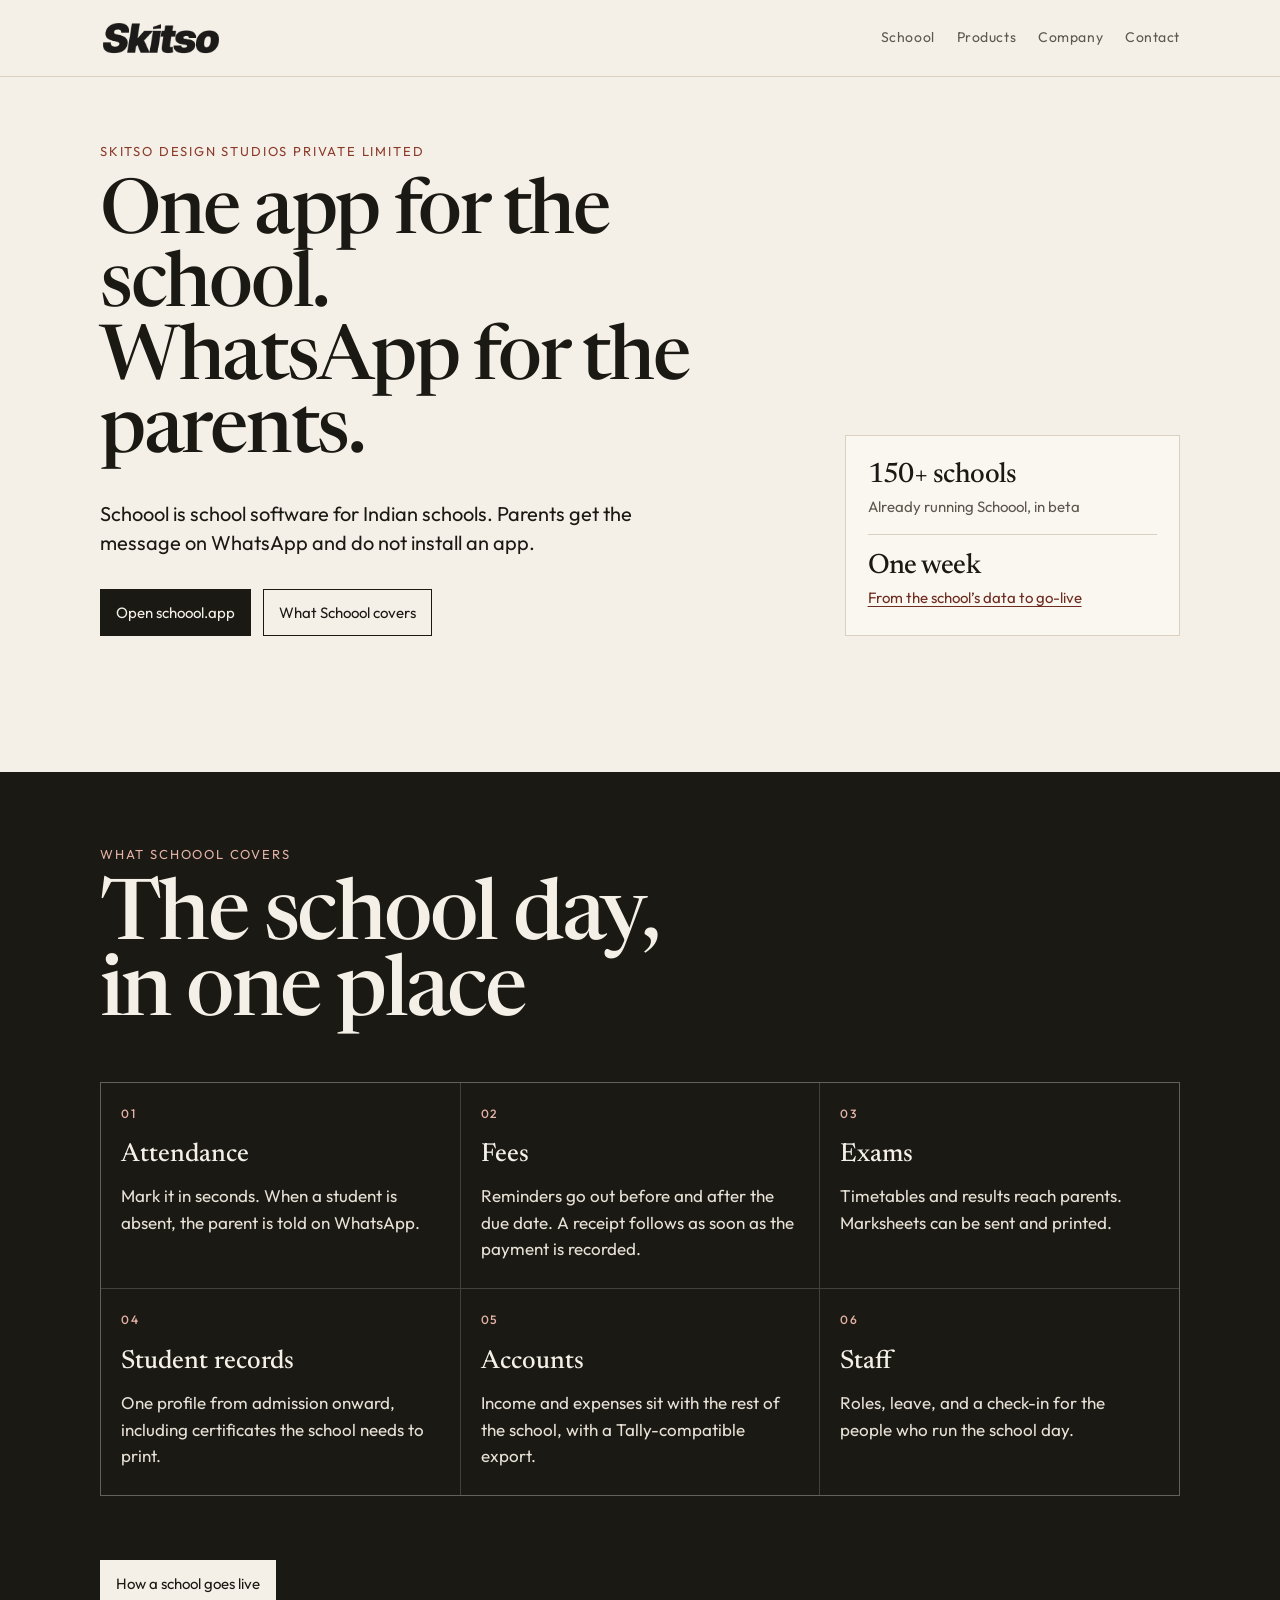
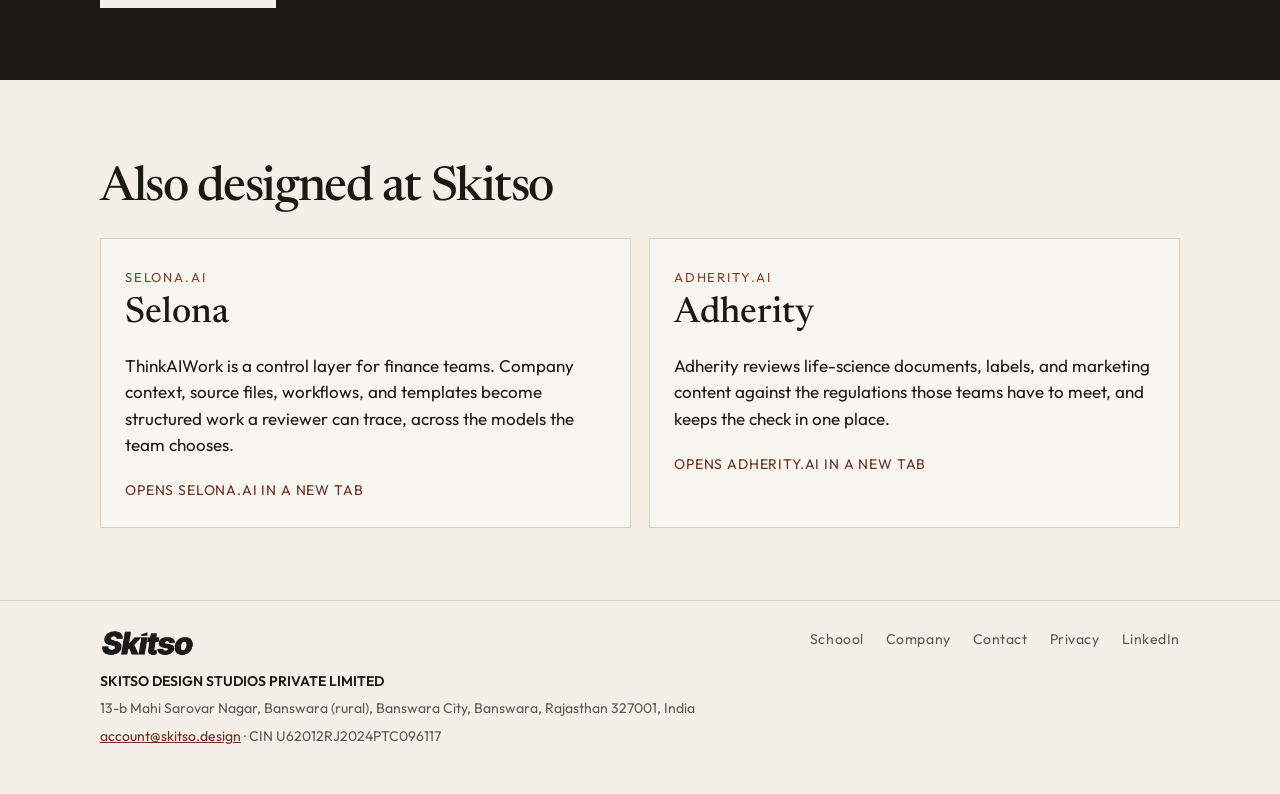
==== index.html @ 73d7f1ed "Publish the company site for GitHub Pages. Co-authored-by: Cursor <cursoragent@cursor.com>" ====
<!DOCTYPE html>
<html lang="en">
<head>
  <meta charset="utf-8">
  <meta name="viewport" content="width=device-width, initial-scale=1">
  <meta name="theme-color" content="#f4f0e7">
  <title>Schoool by Skitso — SKITSO DESIGN STUDIOS PRIVATE LIMITED</title>
  <meta name="description" content="Schoool is school software for Indian schools, built by SKITSO DESIGN STUDIOS PRIVATE LIMITED. Parents stay on WhatsApp. The studio also designed Selona and Adherity.">
  <link rel="icon" href="/favicon.png" type="image/png">
  <link rel="canonical" href="https://www.skitso.design/">
  <meta property="og:title" content="Schoool by Skitso">
  <meta property="og:description" content="School software for Indian schools, built by SKITSO DESIGN STUDIOS PRIVATE LIMITED. Parents stay on WhatsApp.">
  <meta property="og:url" content="https://www.skitso.design/">
  <meta property="og:image" content="https://www.skitso.design/images/og.png">
  <meta property="og:type" content="website">
  <meta name="twitter:card" content="summary_large_image">
  <link rel="preconnect" href="https://fonts.googleapis.com">
  <link rel="preconnect" href="https://fonts.gstatic.com" crossorigin>
  <link href="https://fonts.googleapis.com/css2?family=Newsreader:opsz,wght@6..72,500;6..72,600&family=Outfit:wght@400;500;600&display=swap" rel="stylesheet">
  <link rel="stylesheet" href="/css/site.css">
  <script type="application/ld+json">
  {
    "@context": "https://schema.org",
    "@type": "Organization",
    "name": "SKITSO DESIGN STUDIOS PRIVATE LIMITED",
    "url": "https://www.skitso.design/",
    "logo": "https://www.skitso.design/images/logo.png",
    "email": "account@skitso.design",
    "address": {
      "@type": "PostalAddress",
      "streetAddress": "13-b Mahi Sarovar Nagar, Banswara (rural), Banswara City",
      "addressLocality": "Banswara",
      "addressRegion": "Rajasthan",
      "postalCode": "327001",
      "addressCountry": "IN"
    }
  }
  </script>
</head>
<body>
  <a class="skip" href="#content">Skip to content</a>
  <header class="letterhead">
    <div class="wrap letterhead-inner">
      <a class="brand" href="/" aria-label="Skitso">
        <img src="/images/logo.png" alt="Skitso" width="122" height="36">
      </a>
      <nav aria-label="Primary">
        <a href="/schoool/">Schoool</a>
        <a href="/#products">Products</a>
        <a href="/company/">Company</a>
        <a href="/contact/">Contact</a>
      </nav>
    </div>
  </header>

  <main id="content">
    <section class="hero">
      <div class="wrap hero-grid">
        <div>
          <p class="kicker">SKITSO DESIGN STUDIOS PRIVATE LIMITED</p>
          <h1><span class="line">One app for the school.</span><span class="line">WhatsApp for the parents.</span></h1>
          <p class="lede">Schoool is school software for Indian schools. Parents get the message on WhatsApp and do not install an app.</p>
          <div class="actions">
            <a class="button" href="https://schoool.app/" rel="noopener noreferrer">Open schoool.app</a>
            <a class="button ghost" href="#schoool">What Schoool covers</a>
          </div>
        </div>
        <aside class="hero-card" aria-label="Schoool at a glance">
          <p><strong>150+ schools</strong><span>Already running Schoool, in beta</span></p>
          <p><strong>One week</strong><span><a href="/schoool/#live">From the school’s data to go-live</a></span></p>
        </aside>
      </div>
    </section>

    <section class="band" id="schoool">
      <div class="wrap">
        <div class="band-top">
          <div>
            <p class="kicker">What Schoool covers</p>
            <h2>The school day, in one place</h2>
          </div>
        </div>
        <div class="feature-grid">
          <article>
            <h3>Attendance</h3>
            <p>Mark it in seconds. When a student is absent, the parent is told on WhatsApp.</p>
          </article>
          <article>
            <h3>Fees</h3>
            <p>Reminders go out before and after the due date. A receipt follows as soon as the payment is recorded.</p>
          </article>
          <article>
            <h3>Exams</h3>
            <p>Timetables and results reach parents. Marksheets can be sent and printed.</p>
          </article>
          <article>
            <h3>Student records</h3>
            <p>One profile from admission onward, including certificates the school needs to print.</p>
          </article>
          <article>
            <h3>Accounts</h3>
            <p>Income and expenses sit with the rest of the school, with a Tally-compatible export.</p>
          </article>
          <article>
            <h3>Staff</h3>
            <p>Roles, leave, and a check-in for the people who run the school day.</p>
          </article>
        </div>
        <div class="actions band-actions">
          <a class="button" href="/schoool/#live">How a school goes live</a>
        </div>
      </div>
    </section>

    <section class="section" id="products">
      <div class="wrap">
        <h2>Also designed at Skitso</h2>
        <div class="work-grid">
          <a class="work-card" href="https://selona.ai/" target="_blank" rel="noopener noreferrer">
            <p class="kicker">selona.ai</p>
            <h3>Selona</h3>
            <p>ThinkAIWork is a control layer for finance teams. Company context, source files, workflows, and templates become structured work a reviewer can trace, across the models the team chooses.</p>
            <span class="go">Opens selona.ai in a new tab</span>
          </a>
          <a class="work-card" href="https://www.adherity.ai/" target="_blank" rel="noopener noreferrer">
            <p class="kicker">adherity.ai</p>
            <h3>Adherity</h3>
            <p>Adherity reviews life-science documents, labels, and marketing content against the regulations those teams have to meet, and keeps the check in one place.</p>
            <span class="go">Opens adherity.ai in a new tab</span>
          </a>
        </div>
      </div>
    </section>

  </main>

  <footer class="site-footer">
    <div class="wrap">
      <div class="footer-brand">
        <img src="/images/logo.png" alt="" width="102" height="30">
        <strong>SKITSO DESIGN STUDIOS PRIVATE LIMITED</strong>
        <p>13-b Mahi Sarovar Nagar, Banswara (rural), Banswara City, Banswara, Rajasthan 327001, India</p>
        <p><a href="mailto:account@skitso.design">account@skitso.design</a> · CIN U62012RJ2024PTC096117</p>
      </div>
      <nav aria-label="Footer">
        <a href="/schoool/">Schoool</a>
        <a href="/company/">Company</a>
        <a href="/contact/">Contact</a>
        <a href="/privacy/">Privacy</a>
        <a href="https://www.linkedin.com/company/skitso-design" rel="noopener noreferrer">LinkedIn</a>
      </nav>
    </div>
  </footer>
</body>
</html>
---- css/site.css ----
:root {
  --paper: #f4f0e7;
  --paper-2: #ebe4d6;
  --ink: #1b1914;
  --muted: #5e584e;
  --line: #d9d0c0;
  --rust: #8c3b2a;
  --rust-dark: #6e2d20;
  --max: 1080px;
  --serif: "Newsreader", "Iowan Old Style", Palatino, Georgia, serif;
  --sans: "Outfit", "Avenir Next", "Segoe UI", sans-serif;
}

::selection {
  background: #e7cfc6;
  color: var(--ink);
}

* { box-sizing: border-box; }

html {
  scroll-behavior: smooth;
  scroll-padding-top: 92px;
}

body {
  margin: 0;
  background: var(--paper);
  color: var(--ink);
  font-family: var(--sans);
  font-size: 17px;
  line-height: 1.55;
  text-rendering: optimizeLegibility;
}

a { color: inherit; }

:focus { outline: none; }

:focus-visible {
  outline: 2px solid var(--rust);
  outline-offset: 3px;
}

.skip {
  position: absolute;
  left: 16px;
  top: -48px;
  z-index: 5;
  background: var(--ink);
  color: var(--paper);
  padding: 8px 12px;
  text-decoration: none;
}

.skip:focus { top: 12px; }

img { max-width: 100%; }

.wrap {
  width: min(var(--max), calc(100% - 40px));
  margin: 0 auto;
}

.letterhead {
  border-bottom: 1px solid var(--line);
  background: rgba(244, 240, 231, 0.94);
  backdrop-filter: blur(12px);
  position: sticky;
  top: 0;
  z-index: 2;
}

.letterhead-inner {
  display: flex;
  align-items: center;
  justify-content: space-between;
  gap: 24px;
  min-height: 76px;
  padding: 14px 0;
}

.brand {
  display: flex;
  align-items: center;
  text-decoration: none;
}

.brand img {
  display: block;
  height: 36px;
  width: auto;
}

nav {
  display: flex;
  gap: 22px;
  flex-wrap: wrap;
}

nav a {
  text-decoration: none;
  font-size: 14px;
  letter-spacing: 0.04em;
  color: var(--muted);
}

nav a[aria-current="page"],
nav a:hover { color: var(--ink); }

nav a[aria-current="page"] {
  box-shadow: inset 0 -2px 0 var(--rust);
  padding-bottom: 4px;
}

.hero { padding: 64px 0 72px; }

.hero-grid {
  display: grid;
  grid-template-columns: minmax(0, 1.35fr) minmax(260px, 0.65fr);
  gap: 48px;
  align-items: end;
}

.hero-card {
  border: 1px solid var(--line);
  background: #faf7f1;
  padding: 8px 22px 18px;
}

.hero-card p {
  margin: 0;
  padding: 16px 0;
  border-bottom: 1px solid var(--line);
}

.hero-card p:last-child { border-bottom: 0; padding-bottom: 8px; }

.hero-card strong {
  display: block;
  font-family: var(--serif);
  font-size: 28px;
  font-weight: 500;
  letter-spacing: -0.02em;
  line-height: 1.1;
}

.hero-card span {
  display: block;
  margin-top: 4px;
  color: var(--muted);
  font-size: 15px;
}

.hero-card a {
  color: var(--rust-dark);
  text-underline-offset: 3px;
}

#schoool,
#products,
#who,
#covers,
#live { scroll-margin-top: 92px; }

.kicker {
  margin: 0 0 18px;
  color: var(--rust);
  font-size: 13px;
  letter-spacing: 0.14em;
  text-transform: uppercase;
}

h1 {
  margin: 0;
  font-family: var(--serif);
  font-weight: 500;
  font-size: clamp(42px, 6.4vw, 76px);
  line-height: 0.96;
  letter-spacing: -0.03em;
  max-width: 16ch;
}

h1 .line { display: block; }

.hero h1 { max-width: none; }

.lede {
  max-width: 38rem;
  margin: 28px 0 0;
  font-size: 20px;
  line-height: 1.45;
}

.actions {
  display: flex;
  flex-wrap: wrap;
  gap: 12px;
  margin-top: 32px;
}

.button {
  display: inline-flex;
  align-items: center;
  justify-content: center;
  min-height: 44px;
  background: var(--ink);
  color: var(--paper);
  text-decoration: none;
  padding: 12px 16px;
  font-size: 15px;
}

.button:hover { background: var(--rust-dark); }

.button.ghost {
  background: transparent;
  color: var(--ink);
  box-shadow: inset 0 0 0 1px var(--ink);
}

.button.ghost:hover {
  background: var(--ink);
  color: var(--paper);
}

.band {
  margin-top: 64px;
  background: var(--ink);
  color: var(--paper);
  padding: 72px 0;
}

.band .kicker { color: #e4b2a6; }

.band h2 {
  margin: 0;
  font-family: var(--serif);
  font-weight: 500;
  font-size: clamp(48px, 7vw, 84px);
  letter-spacing: -0.03em;
  line-height: 0.9;
}

.band .lede { color: #e7e1d6; }

.band-top { max-width: 40rem; }

.facts-inline {
  display: grid;
  gap: 18px;
  margin: 0;
  padding: 0;
}

.facts-inline div {
  border-top: 1px solid rgba(244, 240, 231, 0.2);
  padding-top: 12px;
}

.facts-inline dt {
  color: #b7afa3;
  font-size: 12px;
  letter-spacing: 0.12em;
  text-transform: uppercase;
}

.facts-inline dd {
  margin: 4px 0 0;
  font-size: 18px;
}

.band .button {
  background: var(--paper);
  color: var(--ink);
  margin-top: 28px;
}

.band .button:hover { background: #fff; }

.band .button.ghost {
  background: transparent;
  color: var(--paper);
  box-shadow: inset 0 0 0 1px rgba(244, 240, 231, 0.7);
}

.band .button.ghost:hover {
  background: var(--paper);
  color: var(--ink);
}

.band-actions { margin-top: 36px; }

.feature-grid {
  display: grid;
  grid-template-columns: repeat(3, 1fr);
  gap: 1px;
  background: rgba(244, 240, 231, 0.18);
  margin-top: 48px;
  border: 1px solid rgba(244, 240, 231, 0.18);
}

.feature-grid article {
  background: var(--ink);
  padding: 22px 20px 26px;
}

.feature-grid { counter-reset: feat; }

.feature-grid h3 {
  margin: 0 0 8px;
  font-family: var(--serif);
  font-weight: 500;
  font-size: 26px;
}

.feature-grid h3::before {
  counter-increment: feat;
  content: counter(feat, decimal-leading-zero);
  display: block;
  margin-bottom: 12px;
  color: #e4b2a6;
  font-family: var(--sans);
  font-size: 12px;
  font-weight: 500;
  letter-spacing: 0.14em;
}

.feature-grid p { margin: 0; color: #e7e1d6; }

.section { padding: 72px 0; }

.section h2,
.page-head h1 {
  font-family: var(--serif);
  font-weight: 500;
  letter-spacing: -0.03em;
}

.section h2 {
  margin: 0 0 12px;
  font-size: clamp(32px, 4vw, 48px);
}

.section-intro {
  max-width: 38rem;
  margin: 0 0 32px;
  color: var(--muted);
}

.work-grid {
  display: grid;
  grid-template-columns: 1fr 1fr;
  gap: 18px;
}

.work-card {
  display: block;
  text-decoration: none;
  border: 1px solid var(--line);
  background: rgba(255, 255, 255, 0.35);
  padding: 28px 24px 24px;
  min-height: 100%;
}

.work-card:hover { border-color: var(--ink); }

.work-card h3 {
  margin: 0 0 10px;
  font-family: var(--serif);
  font-weight: 500;
  font-size: 36px;
}

.work-card p { margin: 0; }

.work-card .go {
  display: inline-block;
  margin-top: 22px;
  color: var(--rust-dark);
  font-size: 14px;
  letter-spacing: 0.06em;
  text-transform: uppercase;
}

.identity {
  border-top: 1px solid var(--line);
  padding: 28px 0 72px;
}

.identity dl {
  display: grid;
  grid-template-columns: 1.4fr 1.6fr 1fr 1fr;
  gap: 22px;
  margin: 0;
}

.identity dt {
  color: var(--muted);
  font-size: 12px;
  letter-spacing: 0.12em;
  text-transform: uppercase;
  margin-bottom: 6px;
}

.identity dd { margin: 0; }

.identity a { color: var(--rust-dark); }

.identity-more { margin: 22px 0 0; }

.page-head { padding: 64px 0 12px; }

.page-head h1 {
  margin: 0;
  font-size: clamp(42px, 6vw, 72px);
  line-height: 0.96;
  max-width: 14ch;
}

.page-head p {
  max-width: 40rem;
  margin: 22px 0 0;
  font-size: 19px;
}

.jumps {
  display: flex;
  flex-wrap: wrap;
  gap: 10px 20px;
  margin: 28px 0 0;
  padding: 0;
  list-style: none;
}

.jumps a {
  color: var(--rust-dark);
  text-decoration: none;
  border-bottom: 1px solid var(--line);
  padding-bottom: 2px;
}

.jumps a:hover { border-bottom-color: var(--rust); }

.steps {
  display: grid;
  grid-template-columns: repeat(3, 1fr);
  gap: 28px;
  counter-reset: step;
  margin-top: 12px;
}

.steps article { counter-increment: step; }

.steps h3 {
  margin: 0 0 8px;
  font-size: 18px;
  font-weight: 600;
}

.steps h3::before {
  content: counter(step, decimal-leading-zero);
  display: block;
  margin-bottom: 12px;
  color: var(--rust);
  font-family: var(--serif);
  font-size: 28px;
  font-weight: 500;
}

.steps p { margin: 0; color: var(--muted); }

.plain-grid {
  display: grid;
  grid-template-columns: 1fr 1fr;
  gap: 18px;
}

.plain-grid article {
  border: 1px solid var(--line);
  background: rgba(255, 255, 255, 0.35);
  padding: 22px 20px 26px;
}

.plain-grid h3 {
  margin: 0 0 8px;
  font-family: var(--serif);
  font-weight: 500;
  font-size: 28px;
}

.plain-grid p { margin: 0; }

.company-body {
  padding-top: 36px;
  padding-bottom: 96px;
}

.facts {
  width: 100%;
  border-collapse: collapse;
  margin: 0 0 8px;
}

.facts th,
.facts td {
  text-align: left;
  vertical-align: top;
  padding: 22px 0;
  border-bottom: 1px solid var(--line);
}

.facts th {
  width: 220px;
  padding-right: 24px;
  color: var(--muted);
  font-weight: 500;
  font-size: 14px;
  letter-spacing: 0.04em;
}

.prose { max-width: 42rem; }
.prose p { margin: 0 0 16px; }
.prose h2 {
  margin: 36px 0 10px;
  font-family: var(--serif);
  font-weight: 500;
  font-size: 28px;
}
.company-body .prose h2 {
  margin-top: 72px;
  margin-bottom: 18px;
}
.company-body .prose p { margin-bottom: 18px; }
.company-body .prose .button { margin-top: 10px; }
.company-action { margin: 48px 0 0; }
.prose-page { padding-bottom: 72px; }
.prose a { color: var(--rust-dark); }

address { font-style: normal; }

.contact-grid {
  display: grid;
  grid-template-columns: 1fr 1fr 1.15fr;
  gap: 28px;
  padding-top: 48px;
  padding-bottom: 96px;
}

.panel {
  border: 1px solid var(--line);
  background: #faf7f1;
  padding: 36px 32px 40px;
}

.panel h2 {
  margin: 0 0 18px;
  font-family: var(--serif);
  font-weight: 500;
  font-size: 32px;
}

.panel p { margin: 0 0 16px; }
.panel p:last-child { margin-bottom: 0; }
.panel a { color: var(--rust-dark); }
.panel a.button,
.panel a.button:hover { color: var(--paper); }
.panel address { line-height: 1.65; }
.panel .button { margin-top: 12px; }
.panel .after-address { margin-top: 28px; margin-bottom: 0; }

.site-footer {
  border-top: 1px solid var(--line);
  padding: 28px 0 40px;
  color: var(--muted);
  font-size: 14px;
}

.site-footer .wrap {
  display: flex;
  justify-content: space-between;
  gap: 24px;
  align-items: start;
}

.footer-brand img {
  display: block;
  height: 28px;
  width: auto;
  margin-bottom: 14px;
}

.footer-brand p { margin: 0 0 6px; }

.site-footer strong {
  display: block;
  color: var(--ink);
  font-weight: 600;
  margin-bottom: 6px;
}

.site-footer a { color: var(--rust-dark); }
.site-footer nav a { color: var(--muted); }
.site-footer nav a:hover { color: var(--ink); }

@media (prefers-reduced-motion: reduce) {
  html { scroll-behavior: auto; }
}

@media (max-width: 800px) {
  .hero-grid,
  .band-top,
  .feature-grid,
  .work-grid,
  .steps,
  .plain-grid,
  .contact-grid,
  .identity dl,
  .site-footer .wrap {
    grid-template-columns: 1fr;
  }

  .actions { align-items: stretch; }
  .button { width: 100%; }

  .letterhead-inner,
  .site-footer .wrap {
    align-items: start;
    flex-direction: column;
  }

  .hero { padding-top: 40px; }
  .hero h1 { font-size: 40px; }
  .band { padding: 48px 0; }
  .company-body { padding-top: 28px; padding-bottom: 72px; }
  .contact-grid { padding-top: 32px; padding-bottom: 72px; gap: 20px; }

  .facts,
  .facts tbody,
  .facts tr,
  .facts th,
  .facts td {
    display: block;
    width: 100%;
  }

  .facts th {
    width: auto;
    padding: 18px 0 4px;
    border-bottom: 0;
  }

  .facts td { padding: 0 0 18px; }
}

a.button,
.prose a.button,
.panel a.button {
  color: var(--paper);
}

a.button:hover,
.prose a.button:hover,
.panel a.button:hover {
  color: var(--paper);
  background: var(--rust-dark);
}

a.button.ghost,
.prose a.button.ghost {
  color: var(--ink);
  background: transparent;
}

a.button.ghost:hover,
.prose a.button.ghost:hover {
  color: var(--paper);
  background: var(--ink);
}

.band a.button {
  color: var(--ink);
  background: var(--paper);
}

.band a.button:hover {
  color: var(--ink);
  background: #fff;
}

.band a.button.ghost {
  color: var(--paper);
  background: transparent;
}

.band a.button.ghost:hover {
  color: var(--ink);
  background: var(--paper);
}
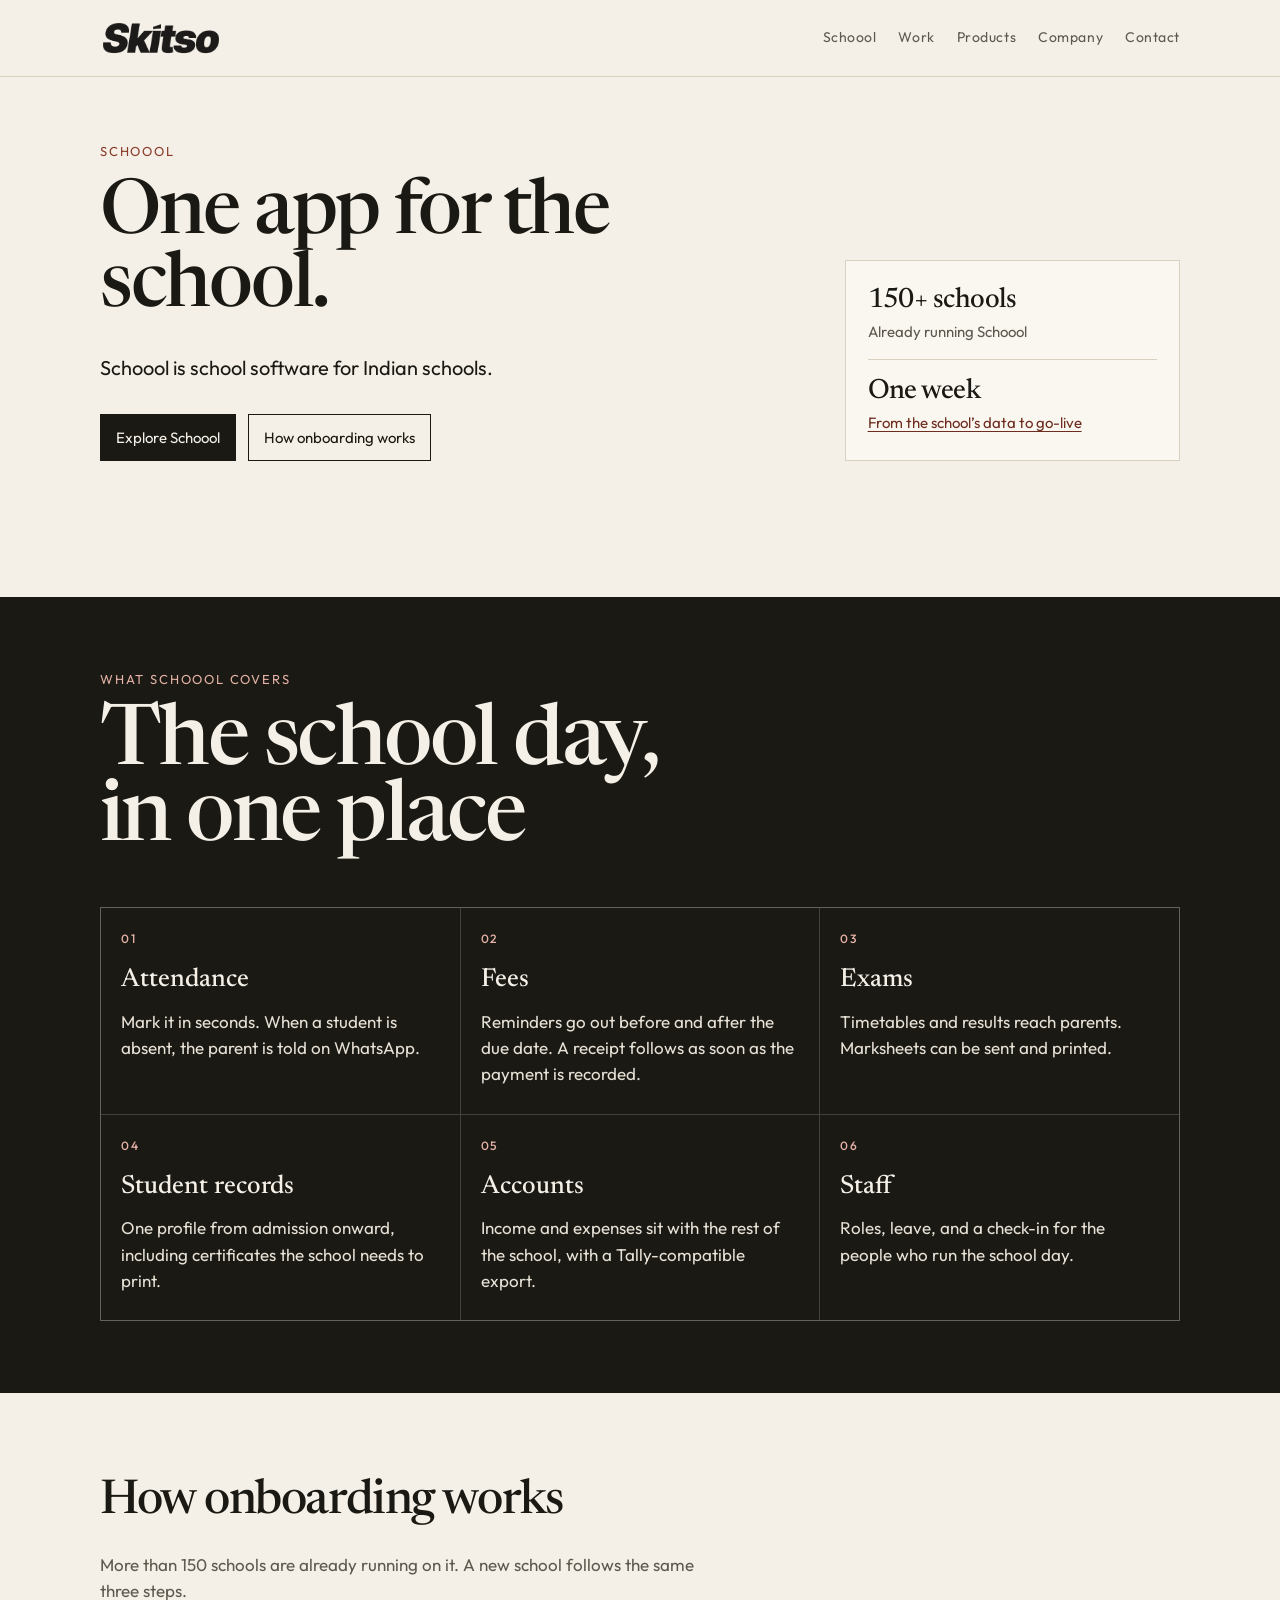
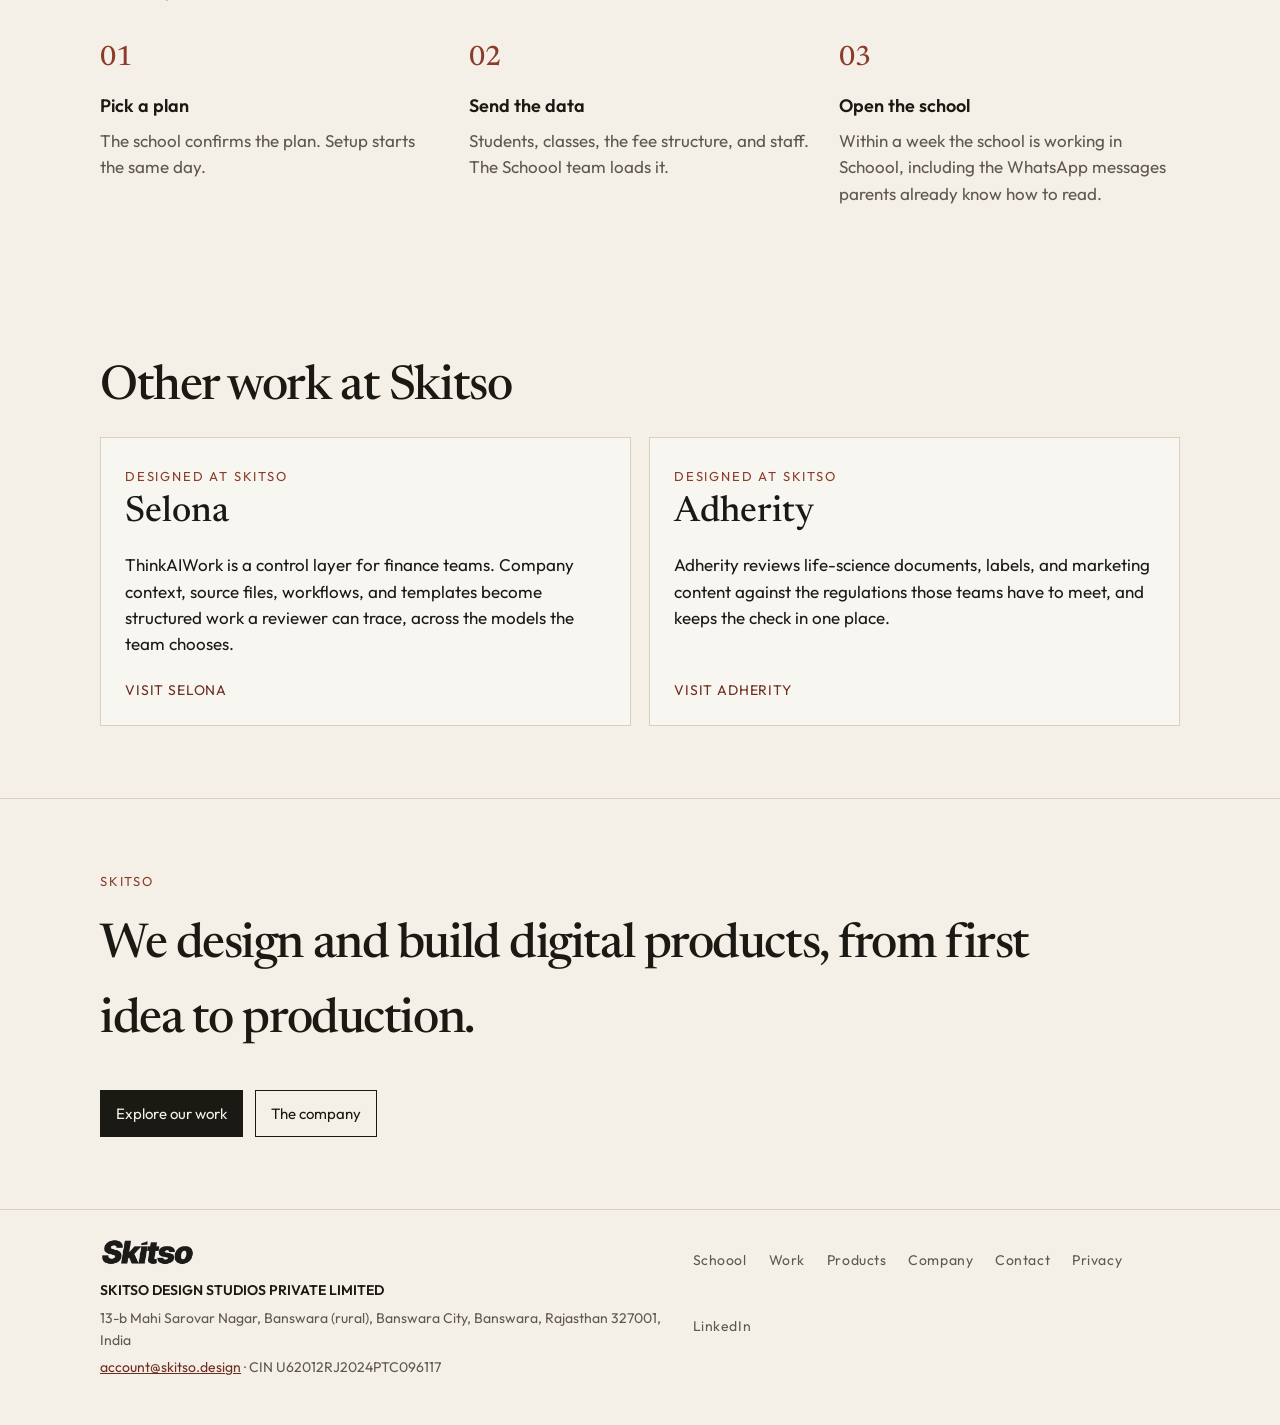
==== commit 3d4704d5: "updated copy" ====
--- a/index.html
+++ b/index.html
@@ -2,14 +2,14 @@
 <html lang="en">
 <head>
   <meta charset="utf-8">
-  <meta name="viewport" content="width=device-width, initial-scale=1">
+  <meta name="viewport" content="width=device-width, initial-scale=1, viewport-fit=cover">
   <meta name="theme-color" content="#f4f0e7">
   <title>Schoool by Skitso — SKITSO DESIGN STUDIOS PRIVATE LIMITED</title>
-  <meta name="description" content="Schoool is school software for Indian schools, built by SKITSO DESIGN STUDIOS PRIVATE LIMITED. Parents stay on WhatsApp. The studio also designed Selona and Adherity.">
+  <meta name="description" content="Schoool is school software for Indian schools, built by SKITSO DESIGN STUDIOS PRIVATE LIMITED. Selona and Adherity were designed at Skitso.">
   <link rel="icon" href="/favicon.png" type="image/png">
   <link rel="canonical" href="https://www.skitso.design/">
   <meta property="og:title" content="Schoool by Skitso">
-  <meta property="og:description" content="School software for Indian schools, built by SKITSO DESIGN STUDIOS PRIVATE LIMITED. Parents stay on WhatsApp.">
+  <meta property="og:description" content="School software for Indian schools, built by SKITSO DESIGN STUDIOS PRIVATE LIMITED.">
   <meta property="og:url" content="https://www.skitso.design/">
   <meta property="og:image" content="https://www.skitso.design/images/og.png">
   <meta property="og:type" content="website">
@@ -46,7 +46,8 @@
       </a>
       <nav aria-label="Primary">
         <a href="/schoool/">Schoool</a>
-        <a href="/#products">Products</a>
+        <a href="/work/">Work</a>
+        <a href="/products/">Products</a>
         <a href="/company/">Company</a>
         <a href="/contact/">Contact</a>
       </nav>
@@ -57,16 +58,16 @@
     <section class="hero">
       <div class="wrap hero-grid">
         <div>
-          <p class="kicker">SKITSO DESIGN STUDIOS PRIVATE LIMITED</p>
-          <h1><span class="line">One app for the school.</span><span class="line">WhatsApp for the parents.</span></h1>
-          <p class="lede">Schoool is school software for Indian schools. Parents get the message on WhatsApp and do not install an app.</p>
+          <p class="kicker">Schoool</p>
+          <h1>One app for the school.</h1>
+          <p class="lede">Schoool is school software for Indian schools.</p>
           <div class="actions">
-            <a class="button" href="https://schoool.app/" rel="noopener noreferrer">Open schoool.app</a>
-            <a class="button ghost" href="#schoool">What Schoool covers</a>
+            <a class="button" href="/schoool/">Explore Schoool</a>
+            <a class="button ghost" href="/schoool/#live">How onboarding works</a>
           </div>
         </div>
         <aside class="hero-card" aria-label="Schoool at a glance">
-          <p><strong>150+ schools</strong><span>Already running Schoool, in beta</span></p>
+          <p><strong>150+ schools</strong><span>Already running Schoool</span></p>
           <p><strong>One week</strong><span><a href="/schoool/#live">From the school’s data to go-live</a></span></p>
         </aside>
       </div>
@@ -106,32 +107,60 @@
             <p>Roles, leave, and a check-in for the people who run the school day.</p>
           </article>
         </div>
-        <div class="actions band-actions">
-          <a class="button" href="/schoool/#live">How a school goes live</a>
+      </div>
+    </section>
+
+    <section class="section" id="onboarding">
+      <div class="wrap">
+        <h2>How onboarding works</h2>
+        <p class="section-intro">More than 150 schools are already running on it. A new school follows the same three steps.</p>
+        <div class="steps">
+          <article>
+            <h3>Pick a plan</h3>
+            <p>The school confirms the plan. Setup starts the same day.</p>
+          </article>
+          <article>
+            <h3>Send the data</h3>
+            <p>Students, classes, the fee structure, and staff. The Schoool team loads it.</p>
+          </article>
+          <article>
+            <h3>Open the school</h3>
+            <p>Within a week the school is working in Schoool, including the WhatsApp messages parents already know how to read.</p>
+          </article>
         </div>
       </div>
     </section>
 
     <section class="section" id="products">
       <div class="wrap">
-        <h2>Also designed at Skitso</h2>
+        <h2>Other work at Skitso</h2>
         <div class="work-grid">
           <a class="work-card" href="https://selona.ai/" target="_blank" rel="noopener noreferrer">
-            <p class="kicker">selona.ai</p>
+            <p class="kicker">Designed at Skitso</p>
             <h3>Selona</h3>
             <p>ThinkAIWork is a control layer for finance teams. Company context, source files, workflows, and templates become structured work a reviewer can trace, across the models the team chooses.</p>
-            <span class="go">Opens selona.ai in a new tab</span>
+            <span class="go">Visit Selona<span class="sr"> (opens in a new tab)</span></span>
           </a>
           <a class="work-card" href="https://www.adherity.ai/" target="_blank" rel="noopener noreferrer">
-            <p class="kicker">adherity.ai</p>
+            <p class="kicker">Designed at Skitso</p>
             <h3>Adherity</h3>
             <p>Adherity reviews life-science documents, labels, and marketing content against the regulations those teams have to meet, and keeps the check in one place.</p>
-            <span class="go">Opens adherity.ai in a new tab</span>
+            <span class="go">Visit Adherity<span class="sr"> (opens in a new tab)</span></span>
           </a>
         </div>
       </div>
     </section>
 
+    <section class="section studio" id="studio">
+      <div class="wrap">
+        <p class="kicker">Skitso</p>
+        <h2>We design and build digital products, from first idea to production.</h2>
+        <div class="actions">
+          <a class="button" href="/work/">Explore our work</a>
+          <a class="button ghost" href="/company/">The company</a>
+        </div>
+      </div>
+    </section>
   </main>
 
   <footer class="site-footer">
@@ -144,6 +173,8 @@
       </div>
       <nav aria-label="Footer">
         <a href="/schoool/">Schoool</a>
+        <a href="/work/">Work</a>
+        <a href="/products/">Products</a>
         <a href="/company/">Company</a>
         <a href="/contact/">Contact</a>
         <a href="/privacy/">Privacy</a>
--- a/css/site.css
+++ b/css/site.css
@@ -21,6 +21,8 @@
 html {
   scroll-behavior: smooth;
   scroll-padding-top: 92px;
+  -webkit-text-size-adjust: 100%;
+  text-size-adjust: 100%;
 }
 
 body {
@@ -55,11 +57,13 @@
 
 .skip:focus { top: 12px; }
 
-img { max-width: 100%; }
+img { max-width: 100%; height: auto; }
 
 .wrap {
-  width: min(var(--max), calc(100% - 40px));
+  width: min(1120px, 100%);
   margin: 0 auto;
+  padding-left: max(20px, env(safe-area-inset-left));
+  padding-right: max(20px, env(safe-area-inset-right));
 }
 
 .letterhead {
@@ -77,7 +81,8 @@
   justify-content: space-between;
   gap: 24px;
   min-height: 76px;
-  padding: 14px 0;
+  padding-top: 14px;
+  padding-bottom: 14px;
 }
 
 .brand {
@@ -105,6 +110,13 @@
   color: var(--muted);
 }
 
+.letterhead nav a,
+.site-footer nav a {
+  display: inline-flex;
+  align-items: center;
+  min-height: 44px;
+}
+
 nav a[aria-current="page"],
 nav a:hover { color: var(--ink); }
 
@@ -157,10 +169,19 @@
   text-underline-offset: 3px;
 }
 
+.page-proof { max-width: 420px; margin-top: 8px; }
+.page-head h1.product-title { max-width: none; }
+.work-card,
+.contact-form,
+.product-links a { position: relative; }
+.form-status[hidden] { display: none; }
+
 #schoool,
 #products,
+#studio,
+#onboarding,
 #who,
-#covers,
+#features,
 #live { scroll-margin-top: 92px; }
 
 .kicker {
@@ -181,7 +202,8 @@
   max-width: 16ch;
 }
 
-h1 .line { display: block; }
+h1 .line,
+.work-card .line { display: block; }
 
 .hero h1 { max-width: none; }
 
@@ -213,6 +235,12 @@
 
 .button:hover { background: var(--rust-dark); }
 
+button.button {
+  border: 0;
+  cursor: pointer;
+  font-family: inherit;
+}
+
 .button.ghost {
   background: transparent;
   color: var(--ink);
@@ -354,17 +382,22 @@
   gap: 18px;
 }
 
+.work-grid.wide { grid-template-columns: repeat(3, minmax(0, 1fr)); }
+
 .work-card {
-  display: block;
+  display: flex;
+  flex-direction: column;
   text-decoration: none;
   border: 1px solid var(--line);
   background: rgba(255, 255, 255, 0.35);
   padding: 28px 24px 24px;
   min-height: 100%;
+  min-width: 0;
 }
 
 .work-card:hover { border-color: var(--ink); }
 
+.work-card h2,
 .work-card h3 {
   margin: 0 0 10px;
   font-family: var(--serif);
@@ -373,14 +406,36 @@
 }
 
 .work-card p { margin: 0; }
+.work-card p + p { margin-top: 10px; }
 
 .work-card .go {
   display: inline-block;
-  margin-top: 22px;
+  margin-top: auto;
+  padding-top: 22px;
   color: var(--rust-dark);
   font-size: 14px;
   letter-spacing: 0.06em;
   text-transform: uppercase;
+}
+
+.studio { border-top: 1px solid var(--line); }
+.studio h2 { max-width: 20em; }
+
+.more { margin: 28px 0 0; }
+.more a { color: var(--rust-dark); }
+
+.sr,
+.hp {
+  position: absolute;
+  width: 1px;
+  height: 1px;
+  padding: 0;
+  margin: -1px;
+  overflow: hidden;
+  clip: rect(0, 0, 0, 0);
+  clip-path: inset(50%);
+  white-space: nowrap;
+  border: 0;
 }
 
 .identity {
@@ -422,6 +477,12 @@
   max-width: 40rem;
   margin: 22px 0 0;
   font-size: 19px;
+}
+
+.page-head .kicker {
+  margin: 0 0 18px;
+  max-width: none;
+  font-size: 13px;
 }
 
 .jumps {
@@ -434,10 +495,11 @@
 }
 
 .jumps a {
+  display: inline-block;
+  padding: 12px 0 2px;
   color: var(--rust-dark);
   text-decoration: none;
   border-bottom: 1px solid var(--line);
-  padding-bottom: 2px;
 }
 
 .jumps a:hover { border-bottom-color: var(--rust); }
@@ -531,6 +593,7 @@
   margin-top: 72px;
   margin-bottom: 18px;
 }
+.company-body .prose h2:first-child { margin-top: 8px; }
 .company-body .prose p { margin-bottom: 18px; }
 .company-body .prose .button { margin-top: 10px; }
 .company-action { margin: 48px 0 0; }
@@ -539,14 +602,6 @@
 
 address { font-style: normal; }
 
-.contact-grid {
-  display: grid;
-  grid-template-columns: 1fr 1fr 1.15fr;
-  gap: 28px;
-  padding-top: 48px;
-  padding-bottom: 96px;
-}
-
 .panel {
   border: 1px solid var(--line);
   background: #faf7f1;
@@ -562,16 +617,143 @@
 
 .panel p { margin: 0 0 16px; }
 .panel p:last-child { margin-bottom: 0; }
-.panel a { color: var(--rust-dark); }
+.panel a { color: var(--rust-dark); overflow-wrap: anywhere; }
+.panel address { overflow-wrap: anywhere; }
 .panel a.button,
 .panel a.button:hover { color: var(--paper); }
 .panel address { line-height: 1.65; }
 .panel .button { margin-top: 12px; }
 .panel .after-address { margin-top: 28px; margin-bottom: 0; }
 
+.contact-layout {
+  display: grid;
+  grid-template-columns: minmax(0, 1.4fr) minmax(240px, 0.7fr);
+  gap: 28px;
+  align-items: start;
+  padding-top: 36px;
+  padding-bottom: 96px;
+}
+
+.contact-aside {
+  display: grid;
+  gap: 18px;
+}
+
+.contact-form {
+  display: grid;
+  gap: 16px;
+  align-content: start;
+}
+
+.contact-form h2,
+.contact-form p { margin: 0; }
+
+.contact-form h2 + p {
+  margin-top: 8px;
+  color: var(--muted);
+}
+
+.form-row {
+  display: grid;
+  grid-template-columns: 1fr 1fr;
+  gap: 16px;
+}
+
+.field {
+  display: grid;
+  gap: 6px;
+  min-width: 0;
+}
+
+.field label {
+  font-size: 14px;
+  color: var(--muted);
+}
+
+.field input,
+.field select,
+.field textarea {
+  width: 100%;
+  margin: 0;
+  padding: 12px 14px;
+  min-height: 48px;
+  border: 1px solid var(--line);
+  border-radius: 0;
+  background: #fff;
+  color: var(--ink);
+  font: inherit;
+  font-size: 16px;
+  line-height: 1.4;
+}
+
+.field textarea {
+  min-height: 150px;
+  resize: vertical;
+}
+
+.field select {
+  appearance: none;
+  background-image: linear-gradient(45deg, transparent 50%, var(--ink) 50%), linear-gradient(135deg, var(--ink) 50%, transparent 50%);
+  background-position: calc(100% - 18px) 22px, calc(100% - 12px) 22px;
+  background-size: 6px 6px, 6px 6px;
+  background-repeat: no-repeat;
+  padding-right: 36px;
+}
+
+.field input:user-invalid,
+.field select:user-invalid,
+.field textarea:user-invalid {
+  border-color: var(--rust);
+}
+
+.form-foot {
+  color: var(--muted);
+  font-size: 14px;
+}
+
+.form-foot a { color: var(--rust-dark); }
+
+.contact-form .button { justify-self: start; margin-top: 0; }
+
+.button:disabled {
+  cursor: wait;
+  opacity: 0.55;
+}
+
+.form-status {
+  padding: 14px 16px;
+  border: 1px solid var(--line);
+  background: #fff;
+}
+
+.form-status[data-state="error"] {
+  border-color: var(--rust);
+  color: var(--rust-dark);
+}
+
+.form-status a { color: var(--rust-dark); }
+
+.contact-form.is-sent > :not(.form-status) { display: none; }
+
+.product-links {
+  list-style: none;
+  margin: 8px 0 0;
+  padding: 0;
+}
+
+.product-links a {
+  display: flex;
+  align-items: center;
+  min-height: 44px;
+  text-decoration: none;
+  border-bottom: 1px solid var(--line);
+}
+
+.product-links li:last-child a { border-bottom: 0; }
+
 .site-footer {
   border-top: 1px solid var(--line);
-  padding: 28px 0 40px;
+  padding: 28px 0 max(40px, env(safe-area-inset-bottom));
   color: var(--muted);
   font-size: 14px;
 }
@@ -590,7 +772,7 @@
   margin-bottom: 14px;
 }
 
-.footer-brand p { margin: 0 0 6px; }
+.footer-brand p { margin: 0 0 6px; overflow-wrap: anywhere; }
 
 .site-footer strong {
   display: block;
@@ -607,33 +789,69 @@
   html { scroll-behavior: auto; }
 }
 
-@media (max-width: 800px) {
+@media (max-width: 900px) {
   .hero-grid,
-  .band-top,
+  .contact-layout,
+  .steps {
+    grid-template-columns: 1fr;
+  }
+
+  .hero-grid { gap: 28px; align-items: start; }
+  .feature-grid,
+  .identity dl { grid-template-columns: 1fr 1fr; }
+  .work-grid.wide { grid-template-columns: 1fr; }
+  .contact-layout { padding-top: 28px; padding-bottom: 72px; }
+}
+
+@media (max-width: 720px) {
+  html { scroll-padding-top: 148px; }
+
+  .letterhead-inner,
+  .site-footer .wrap {
+    align-items: stretch;
+    flex-direction: column;
+    gap: 8px;
+  }
+
+  .letterhead-inner {
+    min-height: 0;
+    padding-top: 10px;
+    padding-bottom: 6px;
+  }
+
+  .letterhead .brand { align-self: flex-start; }
+
+  .letterhead nav,
+  .site-footer nav {
+    gap: 0 16px;
+    min-width: 0;
+  }
+
   .feature-grid,
   .work-grid,
-  .steps,
   .plain-grid,
-  .contact-grid,
   .identity dl,
-  .site-footer .wrap {
+  .form-row {
     grid-template-columns: 1fr;
   }
 
-  .actions { align-items: stretch; }
-  .button { width: 100%; }
-
-  .letterhead-inner,
-  .site-footer .wrap {
-    align-items: start;
-    flex-direction: column;
-  }
-
-  .hero { padding-top: 40px; }
-  .hero h1 { font-size: 40px; }
+  .hero { padding: 32px 0 48px; }
+  .hero h1,
+  .page-head h1 { font-size: clamp(34px, 10vw, 46px); }
   .band { padding: 48px 0; }
-  .company-body { padding-top: 28px; padding-bottom: 72px; }
-  .contact-grid { padding-top: 32px; padding-bottom: 72px; gap: 20px; }
+  .band h2 { font-size: clamp(34px, 10vw, 52px); }
+  .section { padding: 48px 0; }
+  .section h2 { font-size: clamp(28px, 8vw, 40px); }
+  .page-head { padding: 36px 0 8px; }
+  .company-body { padding-top: 20px; padding-bottom: 64px; }
+  .contact-layout { padding-top: 20px; padding-bottom: 56px; gap: 16px; }
+  .panel { padding: 24px 18px 28px; }
+  .hero-card { padding: 4px 16px 14px; }
+  .work-card,
+  .plain-grid article { padding: 22px 18px; }
+  .kicker { letter-spacing: 0.08em; }
+  .lede,
+  .page-head p { font-size: 17px; }
 
   .facts,
   .facts tbody,
@@ -650,7 +868,23 @@
     border-bottom: 0;
   }
 
-  .facts td { padding: 0 0 18px; }
+  .facts td {
+    padding: 0 0 18px;
+    overflow-wrap: anywhere;
+  }
+}
+
+@media (max-width: 540px) {
+  .actions { flex-direction: column; align-items: stretch; }
+  .button,
+  .contact-form .button { width: 100%; }
+  .hero h1,
+  .page-head h1 { font-size: clamp(32px, 9.4vw, 38px); }
+  .band h2 { font-size: clamp(32px, 10vw, 42px); }
+  .work-card h2,
+  .work-card h3 { font-size: 30px; }
+  .panel h2,
+  .prose h2 { font-size: 26px; }
 }
 
 a.button,
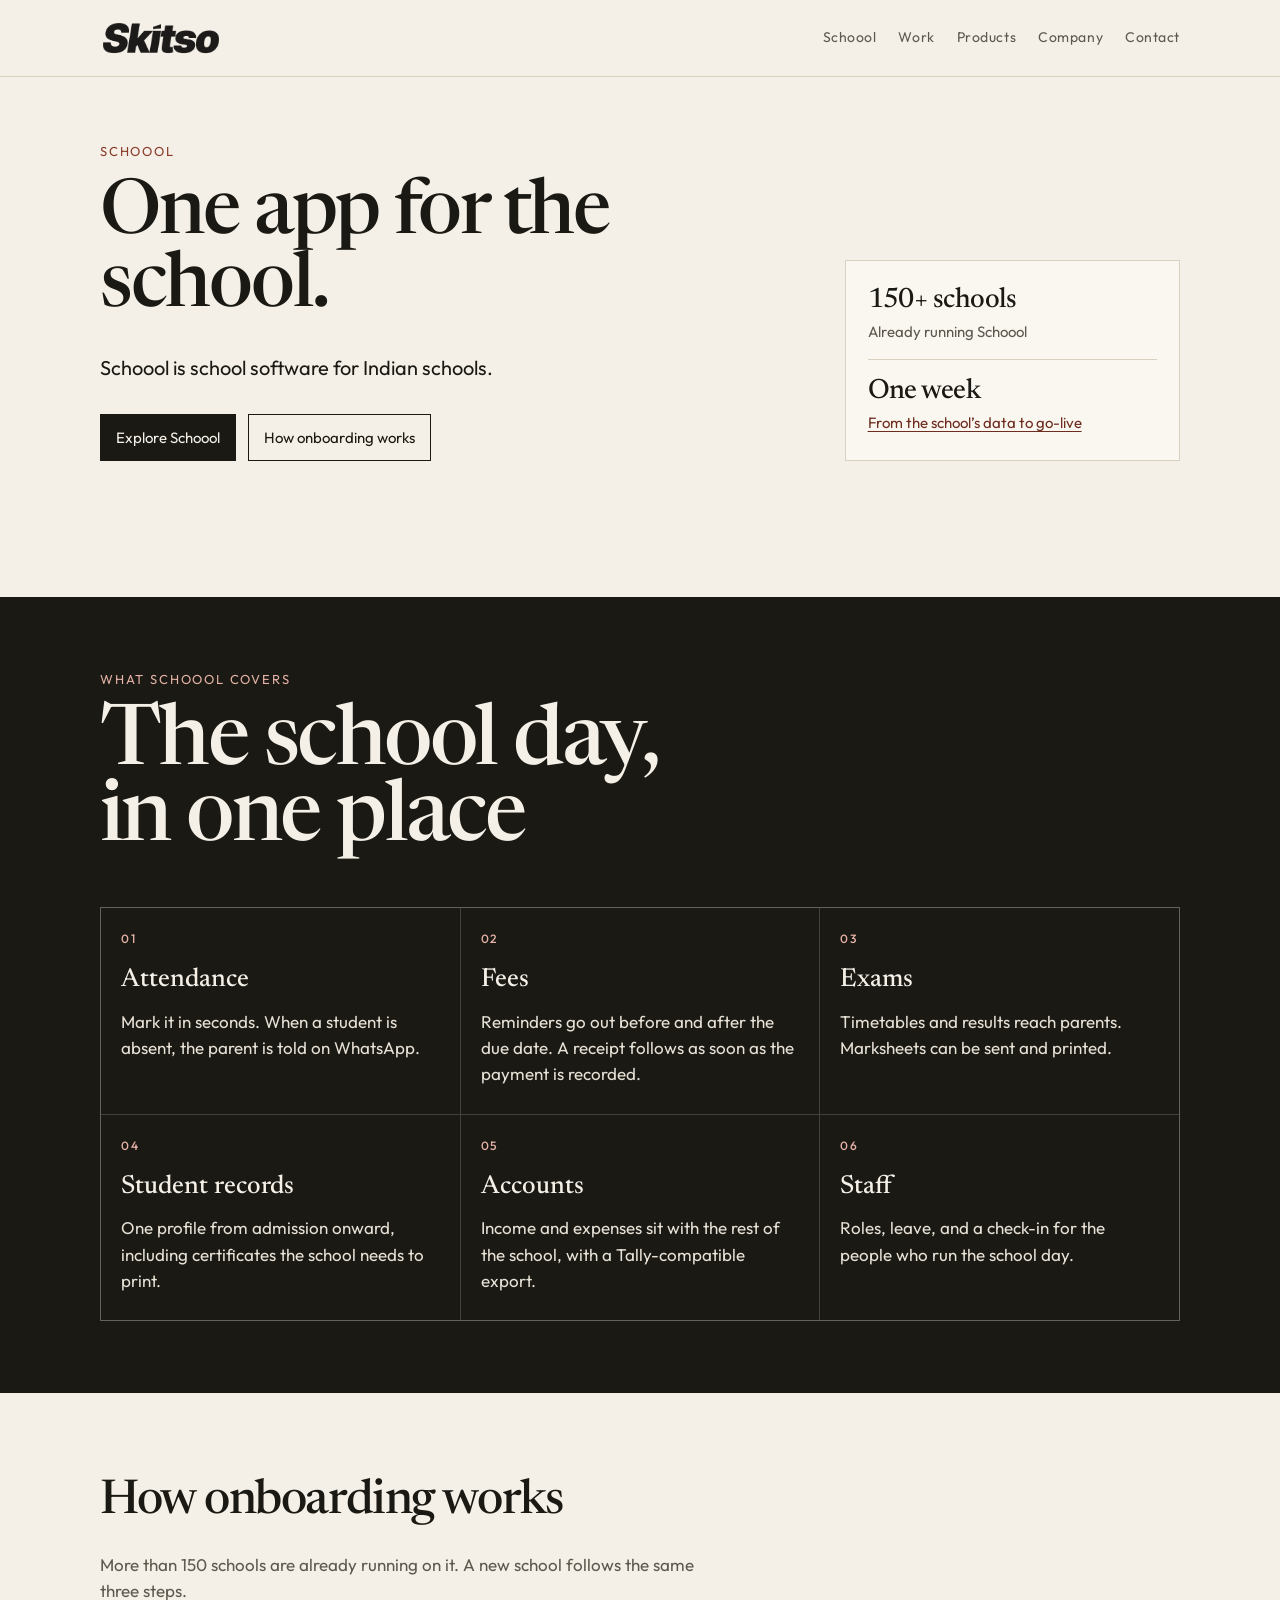
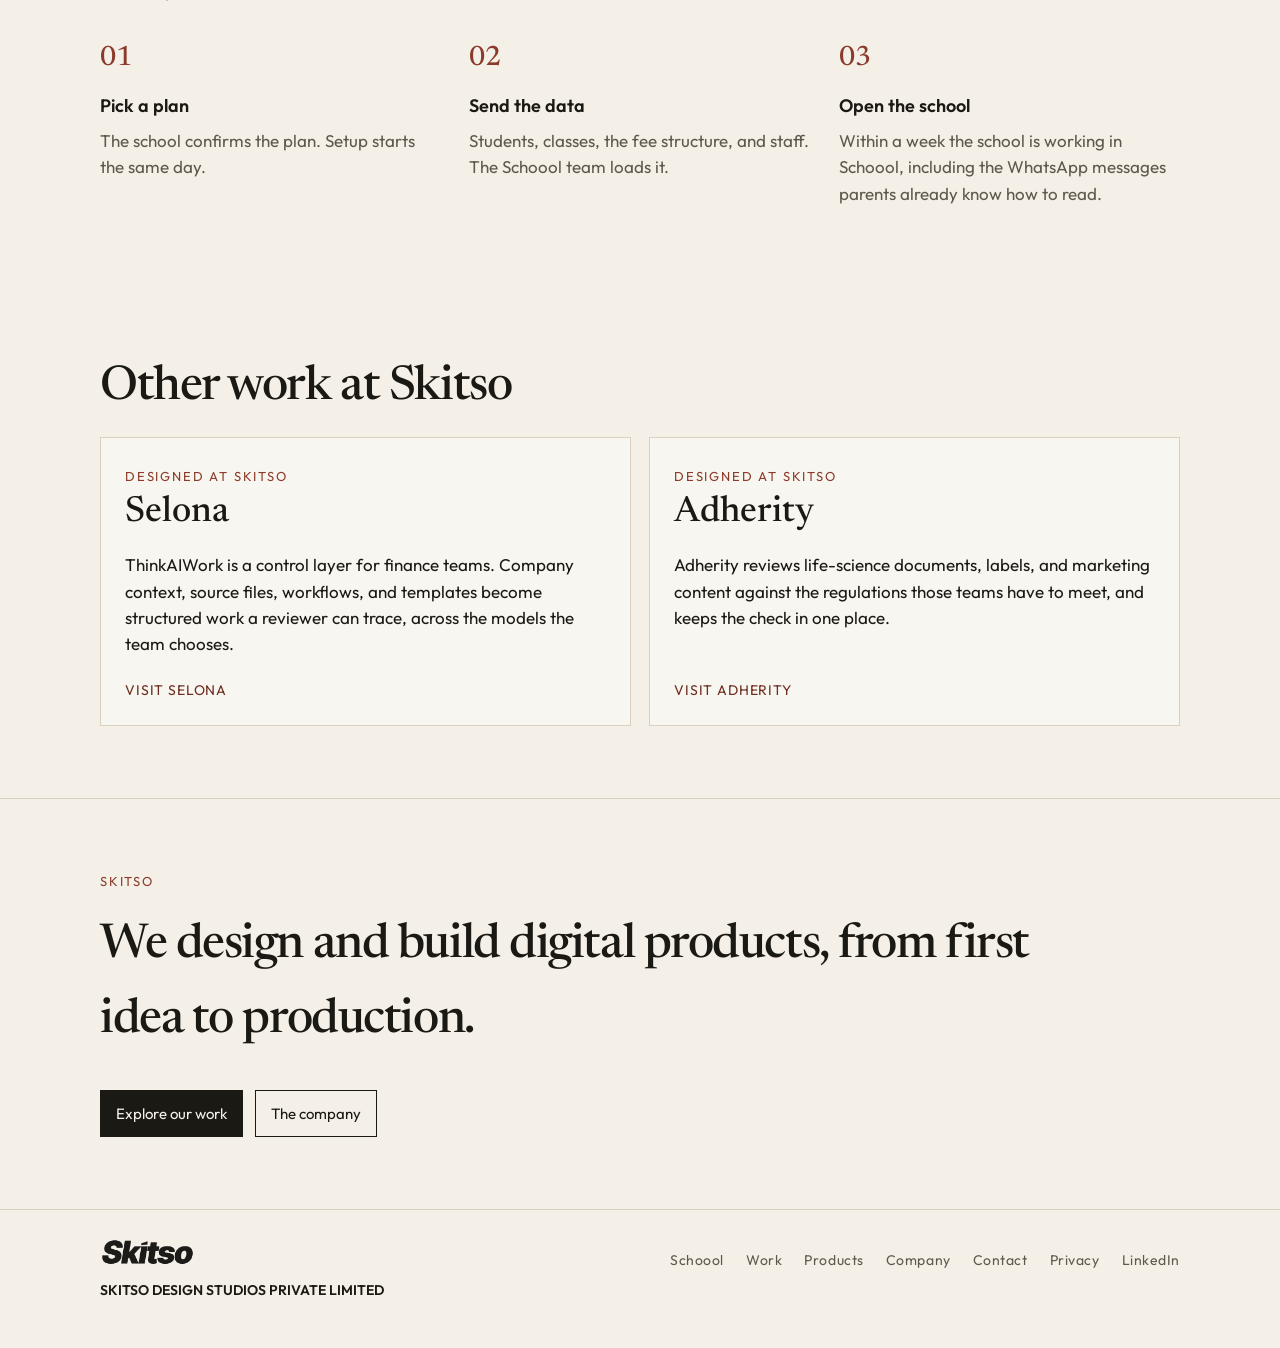
==== commit 174c7d13: "updated" ====
--- a/index.html
+++ b/index.html
@@ -168,8 +168,6 @@
       <div class="footer-brand">
         <img src="/images/logo.png" alt="" width="102" height="30">
         <strong>SKITSO DESIGN STUDIOS PRIVATE LIMITED</strong>
-        <p>13-b Mahi Sarovar Nagar, Banswara (rural), Banswara City, Banswara, Rajasthan 327001, India</p>
-        <p><a href="mailto:account@skitso.design">account@skitso.design</a> · CIN U62012RJ2024PTC096117</p>
       </div>
       <nav aria-label="Footer">
         <a href="/schoool/">Schoool</a>
@@ -178,7 +176,7 @@
         <a href="/company/">Company</a>
         <a href="/contact/">Contact</a>
         <a href="/privacy/">Privacy</a>
-        <a href="https://www.linkedin.com/company/skitso-design" rel="noopener noreferrer">LinkedIn</a>
+        <a href="https://www.linkedin.com/company/skitso-design" target="_blank" rel="noopener noreferrer">LinkedIn<span class="sr"> (opens in a new tab)</span></a>
       </nav>
     </div>
   </footer>
